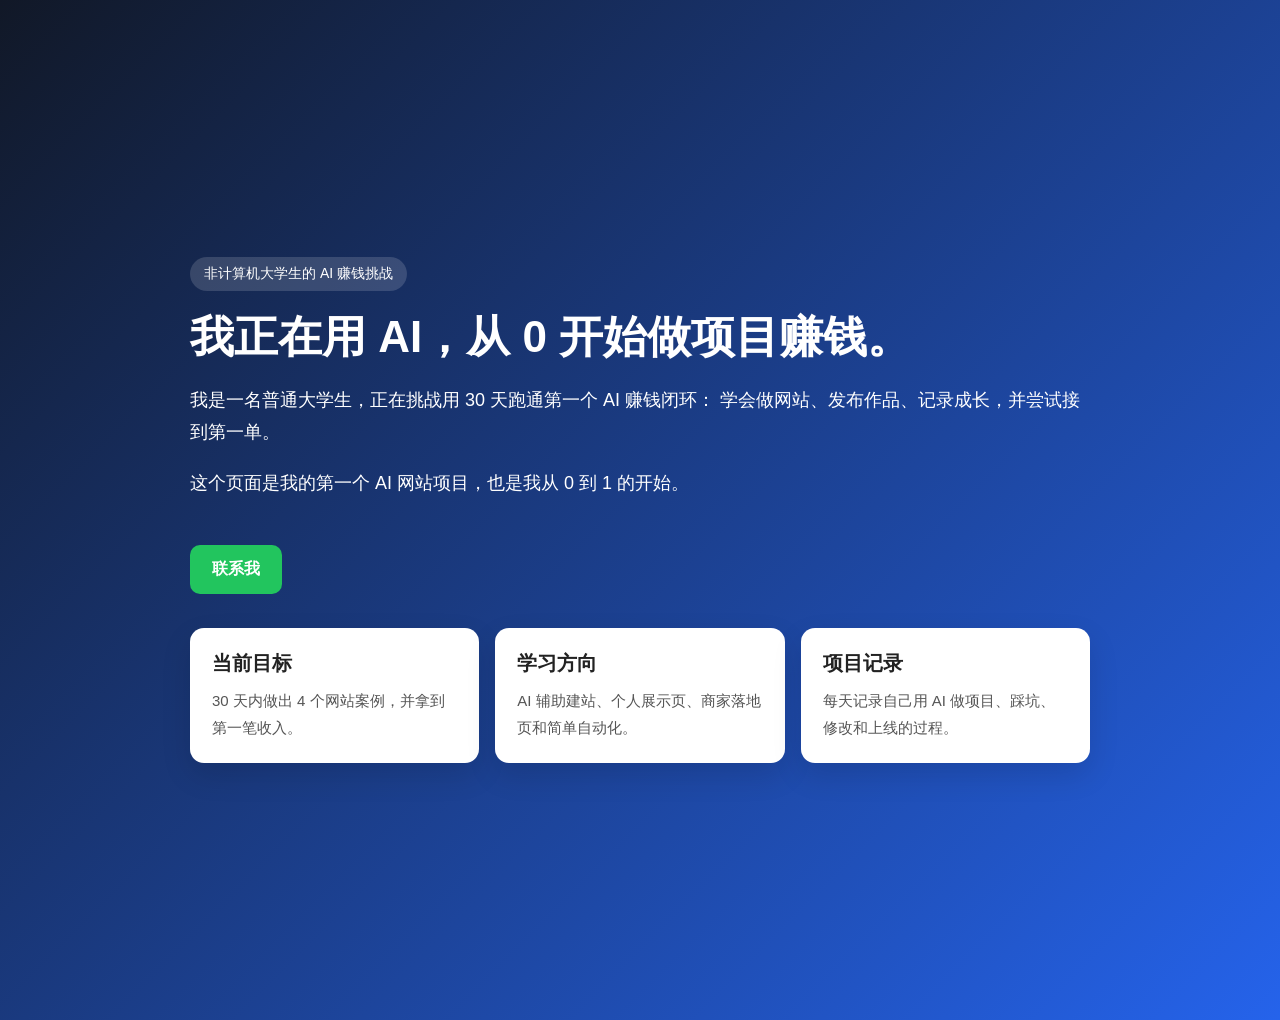
==== index.html @ 3bb06c96 "Create index.html" ====
<!DOCTYPE html>
<html lang="zh-CN">
<head>
  <meta charset="UTF-8" />
  <meta name="viewport" content="width=device-width, initial-scale=1.0" />
  <title>AI 赚钱成长记录</title>
  <style>
    body {
      margin: 0;
      font-family: Arial, "Microsoft YaHei", sans-serif;
      background: #f5f7fb;
      color: #222;
    }

    .hero {
      min-height: 100vh;
      padding: 60px 20px;
      background: linear-gradient(135deg, #111827, #2563eb);
      color: white;
      display: flex;
      align-items: center;
      justify-content: center;
    }

    .container {
      max-width: 900px;
      width: 100%;
    }

    .tag {
      display: inline-block;
      padding: 8px 14px;
      border-radius: 999px;
      background: rgba(255,255,255,0.15);
      margin-bottom: 20px;
      font-size: 14px;
    }

    h1 {
      font-size: 44px;
      line-height: 1.2;
      margin: 0 0 20px;
    }

    p {
      font-size: 18px;
      line-height: 1.8;
      margin: 0 0 18px;
    }

    .cards {
      display: grid;
      grid-template-columns: repeat(auto-fit, minmax(220px, 1fr));
      gap: 16px;
      margin-top: 34px;
    }

    .card {
      background: white;
      color: #222;
      border-radius: 14px;
      padding: 22px;
      box-shadow: 0 12px 30px rgba(0,0,0,0.12);
    }

    .card h2 {
      font-size: 20px;
      margin: 0 0 10px;
    }

    .card p {
      font-size: 15px;
      color: #555;
      margin: 0;
    }

    .button {
      display: inline-block;
      margin-top: 28px;
      padding: 14px 22px;
      background: #22c55e;
      color: white;
      text-decoration: none;
      border-radius: 10px;
      font-weight: bold;
    }

    @media (max-width: 600px) {
      h1 {
        font-size: 32px;
      }

      p {
        font-size: 16px;
      }

      .hero {
        padding: 40px 18px;
      }
    }
  </style>
</head>
<body>
  <section class="hero">
    <div class="container">
      <div class="tag">非计算机大学生的 AI 赚钱挑战</div>
      <h1>我正在用 AI，从 0 开始做项目赚钱。</h1>
      <p>
        我是一名普通大学生，正在挑战用 30 天跑通第一个 AI 赚钱闭环：
        学会做网站、发布作品、记录成长，并尝试接到第一单。
      </p>
      <p>
        这个页面是我的第一个 AI 网站项目，也是我从 0 到 1 的开始。
      </p>

      <a class="button" href="#">联系我</a>

      <div class="cards">
        <div class="card">
          <h2>当前目标</h2>
          <p>30 天内做出 4 个网站案例，并拿到第一笔收入。</p>
        </div>
        <div class="card">
          <h2>学习方向</h2>
          <p>AI 辅助建站、个人展示页、商家落地页和简单自动化。</p>
        </div>
        <div class="card">
          <h2>项目记录</h2>
          <p>每天记录自己用 AI 做项目、踩坑、修改和上线的过程。</p>
        </div>
      </div>
    </div>
  </section>
</body>
</html>
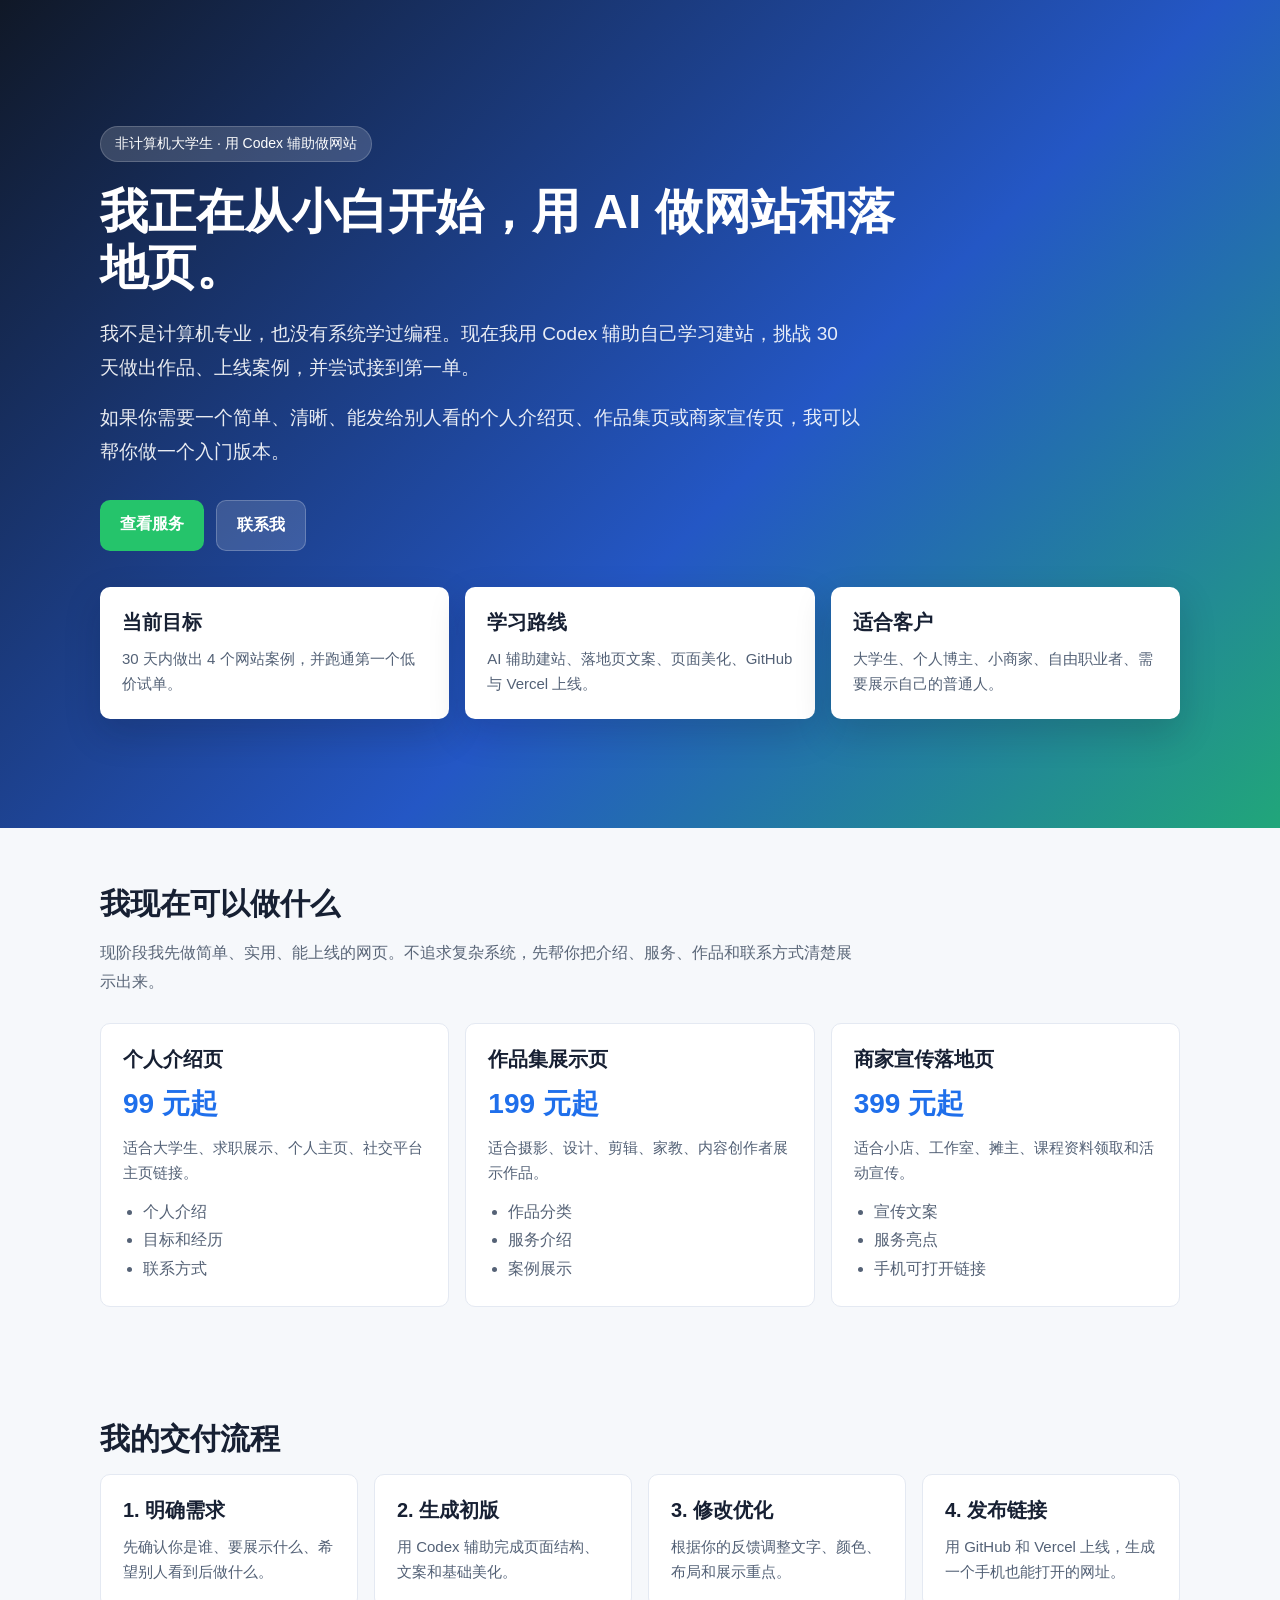
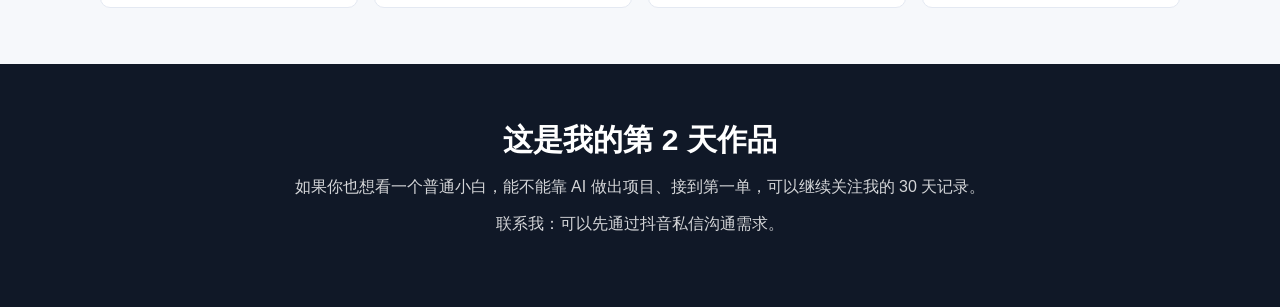
==== commit 2207bff5: "升级为接单展示页" ====
--- a/index.html
+++ b/index.html
@@ -3,132 +3,108 @@
 <head>
   <meta charset="UTF-8" />
   <meta name="viewport" content="width=device-width, initial-scale=1.0" />
-  <title>AI 赚钱成长记录</title>
+  <title>AI 建站接单展示页</title>
   <style>
+    * { box-sizing: border-box; }
     body {
       margin: 0;
       font-family: Arial, "Microsoft YaHei", sans-serif;
-      background: #f5f7fb;
-      color: #222;
+      background: #f6f8fb;
+      color: #172033;
     }
-
     .hero {
-      min-height: 100vh;
-      padding: 60px 20px;
-      background: linear-gradient(135deg, #111827, #2563eb);
+      min-height: 92vh;
+      padding: 64px 20px 48px;
+      background: linear-gradient(135deg, #101827, #2457c5 58%, #21a67a);
       color: white;
       display: flex;
       align-items: center;
-      justify-content: center;
     }
-
-    .container {
-      max-width: 900px;
-      width: 100%;
-    }
-
+    .container { width: 100%; max-width: 1080px; margin: 0 auto; }
     .tag {
-      display: inline-block;
+      display: inline-flex;
+      align-items: center;
       padding: 8px 14px;
       border-radius: 999px;
-      background: rgba(255,255,255,0.15);
-      margin-bottom: 20px;
+      background: rgba(255,255,255,0.16);
+      border: 1px solid rgba(255,255,255,0.18);
       font-size: 14px;
+      margin-bottom: 22px;
     }
-
-    h1 {
-      font-size: 44px;
-      line-height: 1.2;
-      margin: 0 0 20px;
-    }
-
-    p {
-      font-size: 18px;
-      line-height: 1.8;
-      margin: 0 0 18px;
-    }
-
-    .cards {
-      display: grid;
-      grid-template-columns: repeat(auto-fit, minmax(220px, 1fr));
-      gap: 16px;
-      margin-top: 34px;
-    }
-
-    .card {
-      background: white;
-      color: #222;
-      border-radius: 14px;
-      padding: 22px;
-      box-shadow: 0 12px 30px rgba(0,0,0,0.12);
-    }
-
-    .card h2 {
-      font-size: 20px;
-      margin: 0 0 10px;
-    }
-
-    .card p {
-      font-size: 15px;
-      color: #555;
-      margin: 0;
-    }
-
-    .button {
-      display: inline-block;
-      margin-top: 28px;
-      padding: 14px 22px;
-      background: #22c55e;
-      color: white;
-      text-decoration: none;
-      border-radius: 10px;
-      font-weight: bold;
-    }
-
-    @media (max-width: 600px) {
-      h1 {
-        font-size: 32px;
-      }
-
-      p {
-        font-size: 16px;
-      }
-
-      .hero {
-        padding: 40px 18px;
-      }
+    h1 { max-width: 820px; font-size: 48px; line-height: 1.18; margin: 0 0 20px; }
+    .lead { max-width: 760px; font-size: 19px; line-height: 1.8; margin: 0 0 16px; color: rgba(255,255,255,0.9); }
+    .actions { display: flex; gap: 12px; flex-wrap: wrap; margin: 30px 0 36px; }
+    .button { display: inline-block; padding: 14px 20px; border-radius: 10px; text-decoration: none; font-weight: 700; }
+    .primary { background: #25c46b; color: white; }
+    .secondary { background: rgba(255,255,255,0.14); color: white; border: 1px solid rgba(255,255,255,0.22); }
+    .cards, .service-grid, .step-grid { display: grid; grid-template-columns: repeat(auto-fit, minmax(230px, 1fr)); gap: 16px; }
+    .card { background: white; color: #172033; border-radius: 10px; padding: 22px; box-shadow: 0 14px 36px rgba(10, 18, 32, 0.18); }
+    .card h2, .service h3, .step h3 { font-size: 20px; margin: 0 0 10px; }
+    .card p, .service p, .step p { font-size: 15px; line-height: 1.7; color: #536176; margin: 0; }
+    section { padding: 56px 20px; }
+    .section-title { font-size: 30px; margin: 0 0 14px; }
+    .section-desc { max-width: 760px; line-height: 1.8; color: #5a6678; margin: 0 0 26px; }
+    .service, .step { background: white; border: 1px solid #e4e9f2; border-radius: 10px; padding: 22px; }
+    .price { font-size: 28px; font-weight: 800; color: #1f6feb; margin: 12px 0; }
+    ul { padding-left: 20px; margin: 12px 0 0; color: #556276; line-height: 1.8; }
+    .contact { background: #101827; color: white; text-align: center; }
+    .contact p { color: rgba(255,255,255,0.82); }
+    @media (max-width: 640px) {
+      h1 { font-size: 34px; }
+      .lead { font-size: 16px; }
+      .hero { padding-top: 46px; }
+      .section-title { font-size: 24px; }
     }
   </style>
 </head>
 <body>
-  <section class="hero">
+  <header class="hero">
     <div class="container">
-      <div class="tag">非计算机大学生的 AI 赚钱挑战</div>
-      <h1>我正在用 AI，从 0 开始做项目赚钱。</h1>
-      <p>
-        我是一名普通大学生，正在挑战用 30 天跑通第一个 AI 赚钱闭环：
-        学会做网站、发布作品、记录成长，并尝试接到第一单。
-      </p>
-      <p>
-        这个页面是我的第一个 AI 网站项目，也是我从 0 到 1 的开始。
-      </p>
+      <div class="tag">非计算机大学生 · 用 Codex 辅助做网站</div>
+      <h1>我正在从小白开始，用 AI 做网站和落地页。</h1>
+      <p class="lead">我不是计算机专业，也没有系统学过编程。现在我用 Codex 辅助自己学习建站，挑战 30 天做出作品、上线案例，并尝试接到第一单。</p>
+      <p class="lead">如果你需要一个简单、清晰、能发给别人看的个人介绍页、作品集页或商家宣传页，我可以帮你做一个入门版本。</p>
+      <div class="actions">
+        <a class="button primary" href="#services">查看服务</a>
+        <a class="button secondary" href="#contact">联系我</a>
+      </div>
+      <div class="cards">
+        <div class="card"><h2>当前目标</h2><p>30 天内做出 4 个网站案例，并跑通第一个低价试单。</p></div>
+        <div class="card"><h2>学习路线</h2><p>AI 辅助建站、落地页文案、页面美化、GitHub 与 Vercel 上线。</p></div>
+        <div class="card"><h2>适合客户</h2><p>大学生、个人博主、小商家、自由职业者、需要展示自己的普通人。</p></div>
+      </div>
+    </div>
+  </header>
 
-      <a class="button" href="#">联系我</a>
+  <section id="services">
+    <div class="container">
+      <h2 class="section-title">我现在可以做什么</h2>
+      <p class="section-desc">现阶段我先做简单、实用、能上线的网页。不追求复杂系统，先帮你把介绍、服务、作品和联系方式清楚展示出来。</p>
+      <div class="service-grid">
+        <div class="service"><h3>个人介绍页</h3><div class="price">99 元起</div><p>适合大学生、求职展示、个人主页、社交平台主页链接。</p><ul><li>个人介绍</li><li>目标和经历</li><li>联系方式</li></ul></div>
+        <div class="service"><h3>作品集展示页</h3><div class="price">199 元起</div><p>适合摄影、设计、剪辑、家教、内容创作者展示作品。</p><ul><li>作品分类</li><li>服务介绍</li><li>案例展示</li></ul></div>
+        <div class="service"><h3>商家宣传落地页</h3><div class="price">399 元起</div><p>适合小店、工作室、摊主、课程资料领取和活动宣传。</p><ul><li>宣传文案</li><li>服务亮点</li><li>手机可打开链接</li></ul></div>
+      </div>
+    </div>
+  </section>
 
-      <div class="cards">
-        <div class="card">
-          <h2>当前目标</h2>
-          <p>30 天内做出 4 个网站案例，并拿到第一笔收入。</p>
-        </div>
-        <div class="card">
-          <h2>学习方向</h2>
-          <p>AI 辅助建站、个人展示页、商家落地页和简单自动化。</p>
-        </div>
-        <div class="card">
-          <h2>项目记录</h2>
-          <p>每天记录自己用 AI 做项目、踩坑、修改和上线的过程。</p>
-        </div>
+  <section>
+    <div class="container">
+      <h2 class="section-title">我的交付流程</h2>
+      <div class="step-grid">
+        <div class="step"><h3>1. 明确需求</h3><p>先确认你是谁、要展示什么、希望别人看到后做什么。</p></div>
+        <div class="step"><h3>2. 生成初版</h3><p>用 Codex 辅助完成页面结构、文案和基础美化。</p></div>
+        <div class="step"><h3>3. 修改优化</h3><p>根据你的反馈调整文字、颜色、布局和展示重点。</p></div>
+        <div class="step"><h3>4. 发布链接</h3><p>用 GitHub 和 Vercel 上线，生成一个手机也能打开的网址。</p></div>
       </div>
+    </div>
+  </section>
+
+  <section id="contact" class="contact">
+    <div class="container">
+      <h2 class="section-title">这是我的第 2 天作品</h2>
+      <p>如果你也想看一个普通小白，能不能靠 AI 做出项目、接到第一单，可以继续关注我的 30 天记录。</p>
+      <p>联系我：可以先通过抖音私信沟通需求。</p>
     </div>
   </section>
 </body>
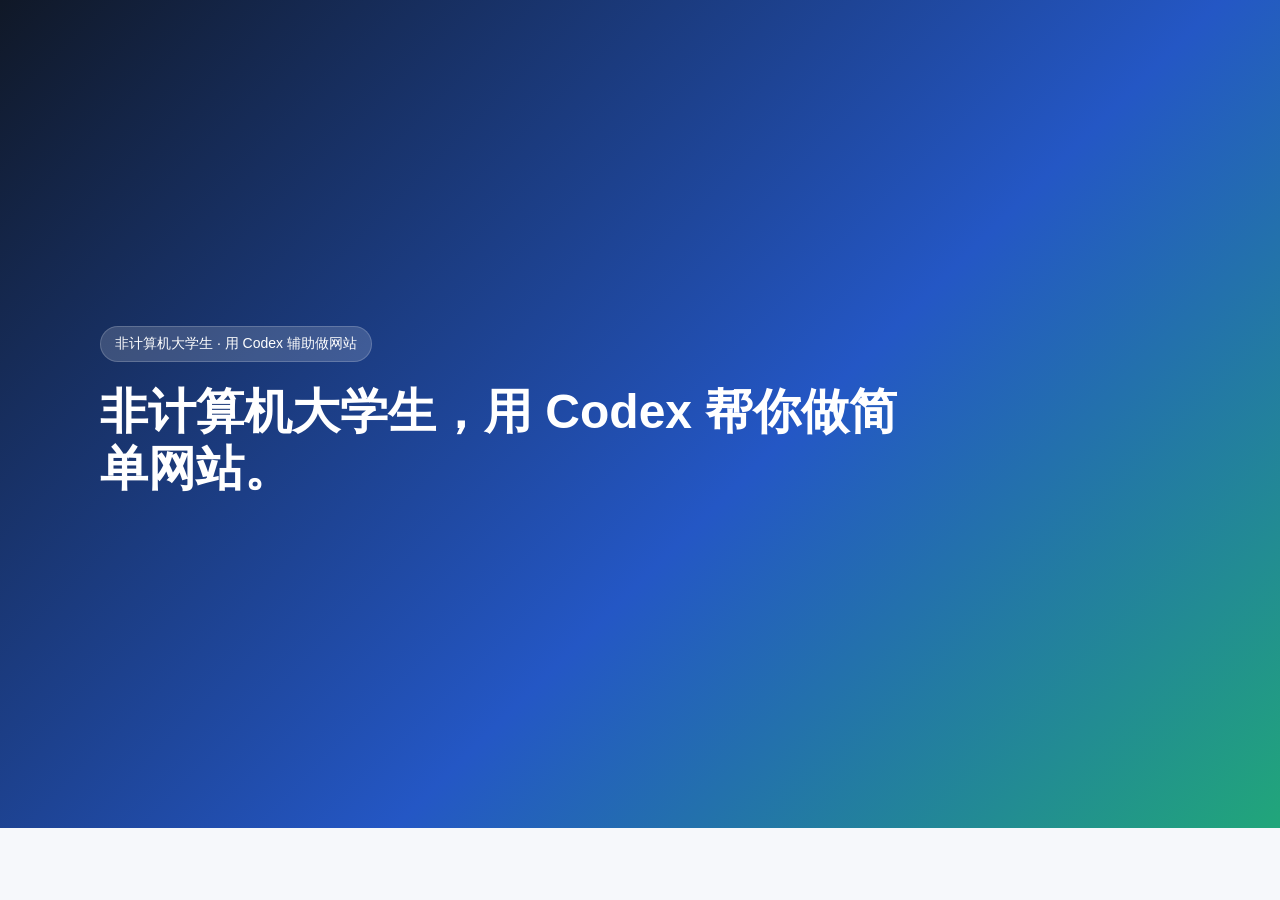
==== commit bb4e0a66: "第3天：优化接单页文案和体验价" ====
--- a/index.html
+++ b/index.html
@@ -1,111 +1 @@
-<!DOCTYPE html>
-<html lang="zh-CN">
-<head>
-  <meta charset="UTF-8" />
-  <meta name="viewport" content="width=device-width, initial-scale=1.0" />
-  <title>AI 建站接单展示页</title>
-  <style>
-    * { box-sizing: border-box; }
-    body {
-      margin: 0;
-      font-family: Arial, "Microsoft YaHei", sans-serif;
-      background: #f6f8fb;
-      color: #172033;
-    }
-    .hero {
-      min-height: 92vh;
-      padding: 64px 20px 48px;
-      background: linear-gradient(135deg, #101827, #2457c5 58%, #21a67a);
-      color: white;
-      display: flex;
-      align-items: center;
-    }
-    .container { width: 100%; max-width: 1080px; margin: 0 auto; }
-    .tag {
-      display: inline-flex;
-      align-items: center;
-      padding: 8px 14px;
-      border-radius: 999px;
-      background: rgba(255,255,255,0.16);
-      border: 1px solid rgba(255,255,255,0.18);
-      font-size: 14px;
-      margin-bottom: 22px;
-    }
-    h1 { max-width: 820px; font-size: 48px; line-height: 1.18; margin: 0 0 20px; }
-    .lead { max-width: 760px; font-size: 19px; line-height: 1.8; margin: 0 0 16px; color: rgba(255,255,255,0.9); }
-    .actions { display: flex; gap: 12px; flex-wrap: wrap; margin: 30px 0 36px; }
-    .button { display: inline-block; padding: 14px 20px; border-radius: 10px; text-decoration: none; font-weight: 700; }
-    .primary { background: #25c46b; color: white; }
-    .secondary { background: rgba(255,255,255,0.14); color: white; border: 1px solid rgba(255,255,255,0.22); }
-    .cards, .service-grid, .step-grid { display: grid; grid-template-columns: repeat(auto-fit, minmax(230px, 1fr)); gap: 16px; }
-    .card { background: white; color: #172033; border-radius: 10px; padding: 22px; box-shadow: 0 14px 36px rgba(10, 18, 32, 0.18); }
-    .card h2, .service h3, .step h3 { font-size: 20px; margin: 0 0 10px; }
-    .card p, .service p, .step p { font-size: 15px; line-height: 1.7; color: #536176; margin: 0; }
-    section { padding: 56px 20px; }
-    .section-title { font-size: 30px; margin: 0 0 14px; }
-    .section-desc { max-width: 760px; line-height: 1.8; color: #5a6678; margin: 0 0 26px; }
-    .service, .step { background: white; border: 1px solid #e4e9f2; border-radius: 10px; padding: 22px; }
-    .price { font-size: 28px; font-weight: 800; color: #1f6feb; margin: 12px 0; }
-    ul { padding-left: 20px; margin: 12px 0 0; color: #556276; line-height: 1.8; }
-    .contact { background: #101827; color: white; text-align: center; }
-    .contact p { color: rgba(255,255,255,0.82); }
-    @media (max-width: 640px) {
-      h1 { font-size: 34px; }
-      .lead { font-size: 16px; }
-      .hero { padding-top: 46px; }
-      .section-title { font-size: 24px; }
-    }
-  </style>
-</head>
-<body>
-  <header class="hero">
-    <div class="container">
-      <div class="tag">非计算机大学生 · 用 Codex 辅助做网站</div>
-      <h1>我正在从小白开始，用 AI 做网站和落地页。</h1>
-      <p class="lead">我不是计算机专业，也没有系统学过编程。现在我用 Codex 辅助自己学习建站，挑战 30 天做出作品、上线案例，并尝试接到第一单。</p>
-      <p class="lead">如果你需要一个简单、清晰、能发给别人看的个人介绍页、作品集页或商家宣传页，我可以帮你做一个入门版本。</p>
-      <div class="actions">
-        <a class="button primary" href="#services">查看服务</a>
-        <a class="button secondary" href="#contact">联系我</a>
-      </div>
-      <div class="cards">
-        <div class="card"><h2>当前目标</h2><p>30 天内做出 4 个网站案例，并跑通第一个低价试单。</p></div>
-        <div class="card"><h2>学习路线</h2><p>AI 辅助建站、落地页文案、页面美化、GitHub 与 Vercel 上线。</p></div>
-        <div class="card"><h2>适合客户</h2><p>大学生、个人博主、小商家、自由职业者、需要展示自己的普通人。</p></div>
-      </div>
-    </div>
-  </header>
-
-  <section id="services">
-    <div class="container">
-      <h2 class="section-title">我现在可以做什么</h2>
-      <p class="section-desc">现阶段我先做简单、实用、能上线的网页。不追求复杂系统，先帮你把介绍、服务、作品和联系方式清楚展示出来。</p>
-      <div class="service-grid">
-        <div class="service"><h3>个人介绍页</h3><div class="price">99 元起</div><p>适合大学生、求职展示、个人主页、社交平台主页链接。</p><ul><li>个人介绍</li><li>目标和经历</li><li>联系方式</li></ul></div>
-        <div class="service"><h3>作品集展示页</h3><div class="price">199 元起</div><p>适合摄影、设计、剪辑、家教、内容创作者展示作品。</p><ul><li>作品分类</li><li>服务介绍</li><li>案例展示</li></ul></div>
-        <div class="service"><h3>商家宣传落地页</h3><div class="price">399 元起</div><p>适合小店、工作室、摊主、课程资料领取和活动宣传。</p><ul><li>宣传文案</li><li>服务亮点</li><li>手机可打开链接</li></ul></div>
-      </div>
-    </div>
-  </section>
-
-  <section>
-    <div class="container">
-      <h2 class="section-title">我的交付流程</h2>
-      <div class="step-grid">
-        <div class="step"><h3>1. 明确需求</h3><p>先确认你是谁、要展示什么、希望别人看到后做什么。</p></div>
-        <div class="step"><h3>2. 生成初版</h3><p>用 Codex 辅助完成页面结构、文案和基础美化。</p></div>
-        <div class="step"><h3>3. 修改优化</h3><p>根据你的反馈调整文字、颜色、布局和展示重点。</p></div>
-        <div class="step"><h3>4. 发布链接</h3><p>用 GitHub 和 Vercel 上线，生成一个手机也能打开的网址。</p></div>
-      </div>
-    </div>
-  </section>
-
-  <section id="contact" class="contact">
-    <div class="container">
-      <h2 class="section-title">这是我的第 2 天作品</h2>
-      <p>如果你也想看一个普通小白，能不能靠 AI 做出项目、接到第一单，可以继续关注我的 30 天记录。</p>
-      <p>联系我：可以先通过抖音私信沟通需求。</p>
-    </div>
-  </section>
-</body>
-</html>
+<!DOCTYPE html><html lang="zh-CN"><head>  <meta charset="UTF-8" />  <meta name="viewport" content="width=device-width, initial-scale=1.0" />  <title>AI 建站接单展示页</title>  <style>    * { box-sizing: border-box; }    body {      margin: 0;      font-family: Arial, "Microsoft YaHei", sans-serif;      background: #f6f8fb;      color: #172033;    }    .hero {      min-height: 92vh;      padding: 64px 20px 48px;      background: linear-gradient(135deg, #101827, #2457c5 58%, #21a67a);      color: white;      display: flex;      align-items: center;    }    .container { width: 100%; max-width: 1080px; margin: 0 auto; }    .tag {      display: inline-flex;      align-items: center;      padding: 8px 14px;      border-radius: 999px;      background: rgba(255,255,255,0.16);      border: 1px solid rgba(255,255,255,0.18);      font-size: 14px;      margin-bottom: 22px;    }    h1 { max-width: 820px; font-size: 48px; line-height: 1.18; margin: 0 0 20px; }    .lead { max-width: 760px; font-size: 19px; line-height: 1.8; margin: 0 0 16px; color: rgba(255,255,255,0.9); }    .actions { display: flex; gap: 12px; flex-wrap: wrap; margin: 30px 0 36px; }    .button { display: inline-block; padding: 14px 20px; border-radius: 10px; text-decoration: none; font-weight: 700; }    .primary { background: #25c46b; color: white; }    .secondary { background: rgba(255,255,255,0.14); color: white; border: 1px solid rgba(255,255,255,0.22); }    .cards, .service-grid, .step-grid { display: grid; grid-template-columns: repeat(auto-fit, minmax(230px, 1fr)); gap: 16px; }    .card { background: white; color: #172033; border-radius: 10px; padding: 22px; box-shadow: 0 14px 36px rgba(10, 18, 32, 0.18); }    .card h2, .service h3, .step h3 { font-size: 20px; margin: 0 0 10px; }    .card p, .service p, .step p { font-size: 15px; line-height: 1.7; color: #536176; margin: 0; }    section { padding: 56px 20px; }    .section-title { font-size: 30px; margin: 0 0 14px; }    .section-desc { max-width: 760px; line-height: 1.8; color: #5a6678; margin: 0 0 26px; }    .service, .step { background: white; border: 1px solid #e4e9f2; border-radius: 10px; padding: 22px; }    .price { font-size: 28px; font-weight: 800; color: #1f6feb; margin: 12px 0; }    ul { padding-left: 20px; margin: 12px 0 0; color: #556276; line-height: 1.8; }    .contact { background: #101827; color: white; text-align: center; }    .contact p { color: rgba(255,255,255,0.82); }    @media (max-width: 640px) {      h1 { font-size: 34px; }      .lead { font-size: 16px; }      .hero { padding-top: 46px; }      .section-title { font-size: 24px; }    }  </style></head><body>  <header class="hero">    <div class="container">      <div class="tag">非计算机大学生 · 用 Codex 辅助做网站</div>      <h1>非计算机大学生，用 Codex 帮你做简单网站。</h1>
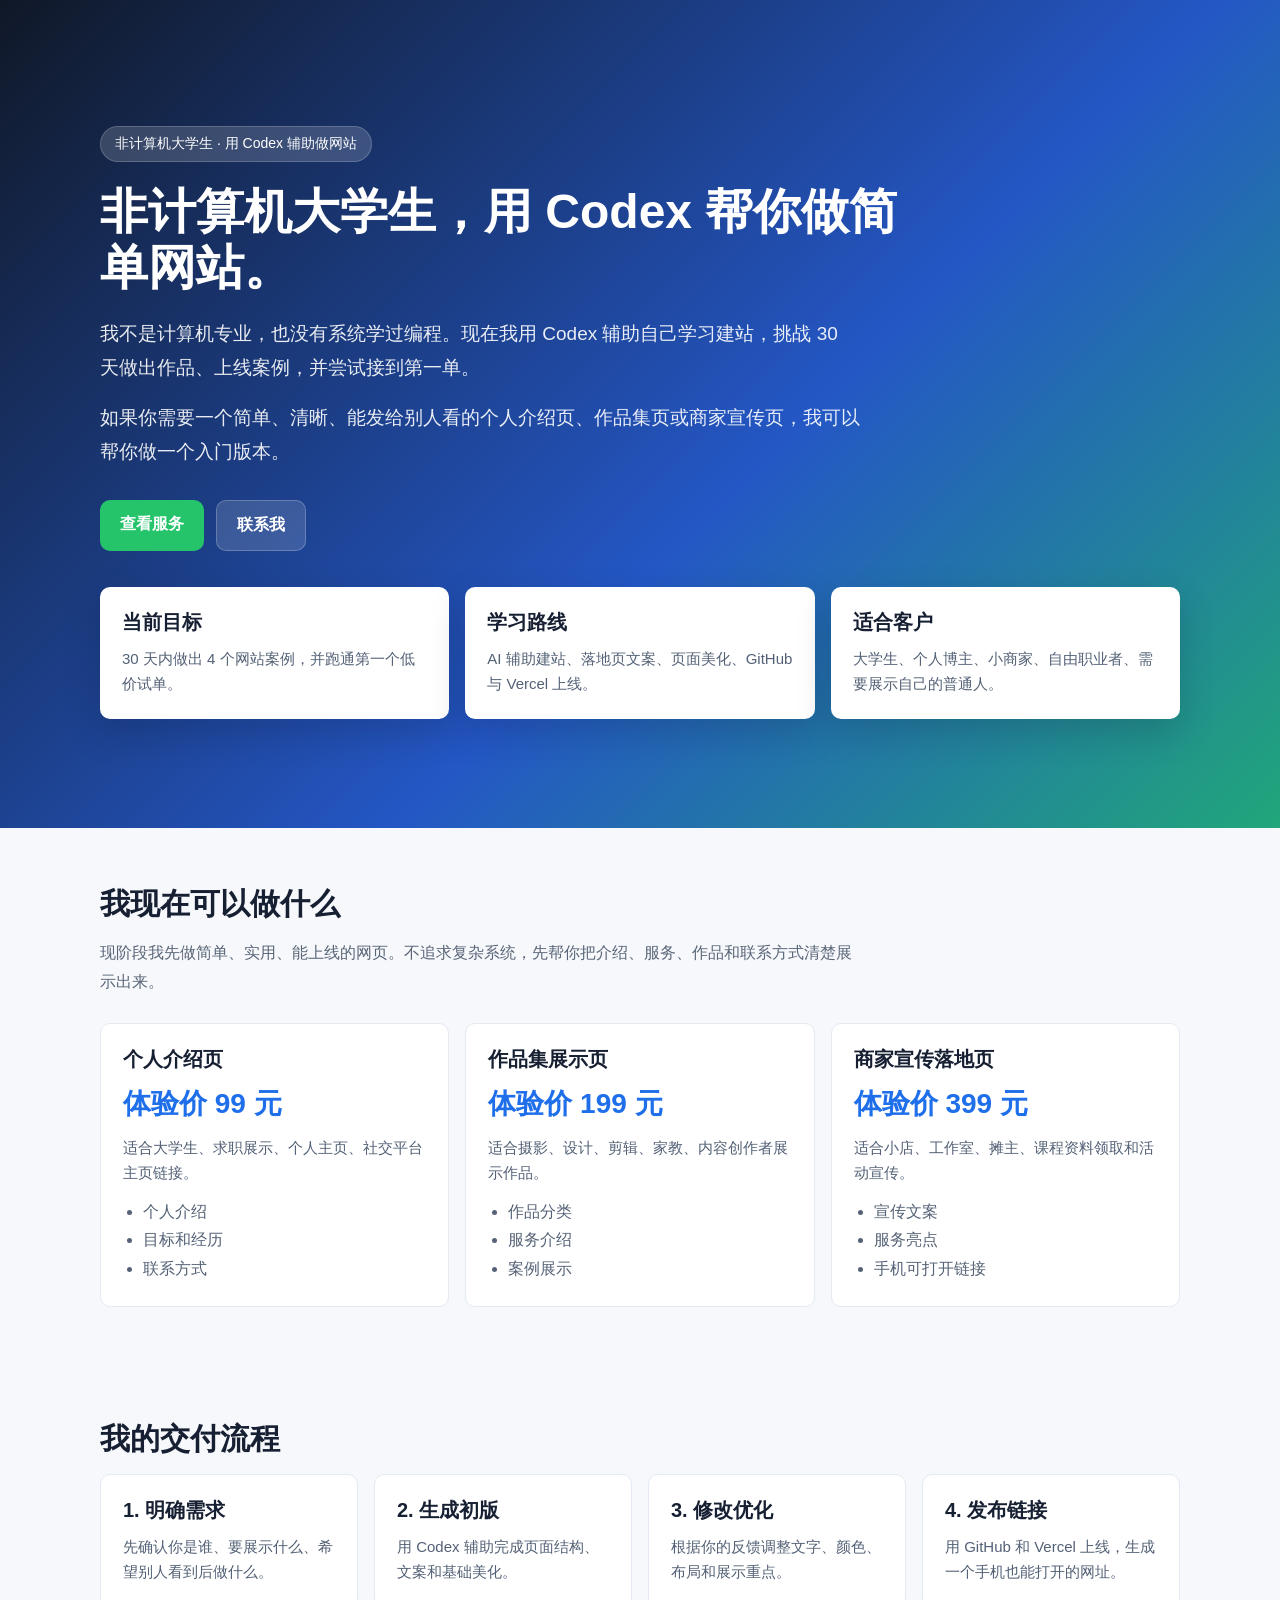
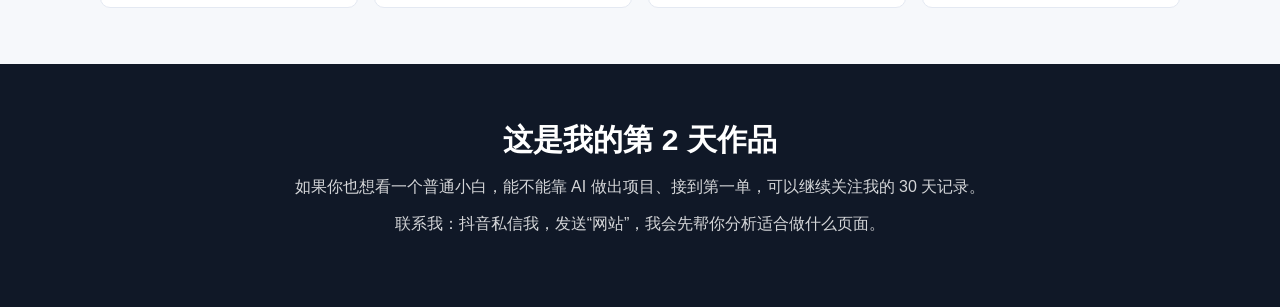
==== commit e1cd9763: "修复页面并完成第3天文案修改" ====
--- a/index.html
+++ b/index.html
@@ -1 +1,111 @@
-<!DOCTYPE html><html lang="zh-CN"><head>  <meta charset="UTF-8" />  <meta name="viewport" content="width=device-width, initial-scale=1.0" />  <title>AI 建站接单展示页</title>  <style>    * { box-sizing: border-box; }    body {      margin: 0;      font-family: Arial, "Microsoft YaHei", sans-serif;      background: #f6f8fb;      color: #172033;    }    .hero {      min-height: 92vh;      padding: 64px 20px 48px;      background: linear-gradient(135deg, #101827, #2457c5 58%, #21a67a);      color: white;      display: flex;      align-items: center;    }    .container { width: 100%; max-width: 1080px; margin: 0 auto; }    .tag {      display: inline-flex;      align-items: center;      padding: 8px 14px;      border-radius: 999px;      background: rgba(255,255,255,0.16);      border: 1px solid rgba(255,255,255,0.18);      font-size: 14px;      margin-bottom: 22px;    }    h1 { max-width: 820px; font-size: 48px; line-height: 1.18; margin: 0 0 20px; }    .lead { max-width: 760px; font-size: 19px; line-height: 1.8; margin: 0 0 16px; color: rgba(255,255,255,0.9); }    .actions { display: flex; gap: 12px; flex-wrap: wrap; margin: 30px 0 36px; }    .button { display: inline-block; padding: 14px 20px; border-radius: 10px; text-decoration: none; font-weight: 700; }    .primary { background: #25c46b; color: white; }    .secondary { background: rgba(255,255,255,0.14); color: white; border: 1px solid rgba(255,255,255,0.22); }    .cards, .service-grid, .step-grid { display: grid; grid-template-columns: repeat(auto-fit, minmax(230px, 1fr)); gap: 16px; }    .card { background: white; color: #172033; border-radius: 10px; padding: 22px; box-shadow: 0 14px 36px rgba(10, 18, 32, 0.18); }    .card h2, .service h3, .step h3 { font-size: 20px; margin: 0 0 10px; }    .card p, .service p, .step p { font-size: 15px; line-height: 1.7; color: #536176; margin: 0; }    section { padding: 56px 20px; }    .section-title { font-size: 30px; margin: 0 0 14px; }    .section-desc { max-width: 760px; line-height: 1.8; color: #5a6678; margin: 0 0 26px; }    .service, .step { background: white; border: 1px solid #e4e9f2; border-radius: 10px; padding: 22px; }    .price { font-size: 28px; font-weight: 800; color: #1f6feb; margin: 12px 0; }    ul { padding-left: 20px; margin: 12px 0 0; color: #556276; line-height: 1.8; }    .contact { background: #101827; color: white; text-align: center; }    .contact p { color: rgba(255,255,255,0.82); }    @media (max-width: 640px) {      h1 { font-size: 34px; }      .lead { font-size: 16px; }      .hero { padding-top: 46px; }      .section-title { font-size: 24px; }    }  </style></head><body>  <header class="hero">    <div class="container">      <div class="tag">非计算机大学生 · 用 Codex 辅助做网站</div>      <h1>非计算机大学生，用 Codex 帮你做简单网站。</h1>
+<!DOCTYPE html>
+<html lang="zh-CN">
+<head>
+  <meta charset="UTF-8" />
+  <meta name="viewport" content="width=device-width, initial-scale=1.0" />
+  <title>AI 建站接单展示页</title>
+  <style>
+    * { box-sizing: border-box; }
+    body {
+      margin: 0;
+      font-family: Arial, "Microsoft YaHei", sans-serif;
+      background: #f6f8fb;
+      color: #172033;
+    }
+    .hero {
+      min-height: 92vh;
+      padding: 64px 20px 48px;
+      background: linear-gradient(135deg, #101827, #2457c5 58%, #21a67a);
+      color: white;
+      display: flex;
+      align-items: center;
+    }
+    .container { width: 100%; max-width: 1080px; margin: 0 auto; }
+    .tag {
+      display: inline-flex;
+      align-items: center;
+      padding: 8px 14px;
+      border-radius: 999px;
+      background: rgba(255,255,255,0.16);
+      border: 1px solid rgba(255,255,255,0.18);
+      font-size: 14px;
+      margin-bottom: 22px;
+    }
+    h1 { max-width: 820px; font-size: 48px; line-height: 1.18; margin: 0 0 20px; }
+    .lead { max-width: 760px; font-size: 19px; line-height: 1.8; margin: 0 0 16px; color: rgba(255,255,255,0.9); }
+    .actions { display: flex; gap: 12px; flex-wrap: wrap; margin: 30px 0 36px; }
+    .button { display: inline-block; padding: 14px 20px; border-radius: 10px; text-decoration: none; font-weight: 700; }
+    .primary { background: #25c46b; color: white; }
+    .secondary { background: rgba(255,255,255,0.14); color: white; border: 1px solid rgba(255,255,255,0.22); }
+    .cards, .service-grid, .step-grid { display: grid; grid-template-columns: repeat(auto-fit, minmax(230px, 1fr)); gap: 16px; }
+    .card { background: white; color: #172033; border-radius: 10px; padding: 22px; box-shadow: 0 14px 36px rgba(10, 18, 32, 0.18); }
+    .card h2, .service h3, .step h3 { font-size: 20px; margin: 0 0 10px; }
+    .card p, .service p, .step p { font-size: 15px; line-height: 1.7; color: #536176; margin: 0; }
+    section { padding: 56px 20px; }
+    .section-title { font-size: 30px; margin: 0 0 14px; }
+    .section-desc { max-width: 760px; line-height: 1.8; color: #5a6678; margin: 0 0 26px; }
+    .service, .step { background: white; border: 1px solid #e4e9f2; border-radius: 10px; padding: 22px; }
+    .price { font-size: 28px; font-weight: 800; color: #1f6feb; margin: 12px 0; }
+    ul { padding-left: 20px; margin: 12px 0 0; color: #556276; line-height: 1.8; }
+    .contact { background: #101827; color: white; text-align: center; }
+    .contact p { color: rgba(255,255,255,0.82); }
+    @media (max-width: 640px) {
+      h1 { font-size: 34px; }
+      .lead { font-size: 16px; }
+      .hero { padding-top: 46px; }
+      .section-title { font-size: 24px; }
+    }
+  </style>
+</head>
+<body>
+  <header class="hero">
+    <div class="container">
+      <div class="tag">非计算机大学生 · 用 Codex 辅助做网站</div>
+      <h1>非计算机大学生，用 Codex 帮你做简单网站。</h1>
+      <p class="lead">我不是计算机专业，也没有系统学过编程。现在我用 Codex 辅助自己学习建站，挑战 30 天做出作品、上线案例，并尝试接到第一单。</p>
+      <p class="lead">如果你需要一个简单、清晰、能发给别人看的个人介绍页、作品集页或商家宣传页，我可以帮你做一个入门版本。</p>
+      <div class="actions">
+        <a class="button primary" href="#services">查看服务</a>
+        <a class="button secondary" href="#contact">联系我</a>
+      </div>
+      <div class="cards">
+        <div class="card"><h2>当前目标</h2><p>30 天内做出 4 个网站案例，并跑通第一个低价试单。</p></div>
+        <div class="card"><h2>学习路线</h2><p>AI 辅助建站、落地页文案、页面美化、GitHub 与 Vercel 上线。</p></div>
+        <div class="card"><h2>适合客户</h2><p>大学生、个人博主、小商家、自由职业者、需要展示自己的普通人。</p></div>
+      </div>
+    </div>
+  </header>
+
+  <section id="services">
+    <div class="container">
+      <h2 class="section-title">我现在可以做什么</h2>
+      <p class="section-desc">现阶段我先做简单、实用、能上线的网页。不追求复杂系统，先帮你把介绍、服务、作品和联系方式清楚展示出来。</p>
+      <div class="service-grid">
+        <div class="service"><h3>个人介绍页</h3><div class="price">体验价 99 元</div><p>适合大学生、求职展示、个人主页、社交平台主页链接。</p><ul><li>个人介绍</li><li>目标和经历</li><li>联系方式</li></ul></div>
+        <div class="service"><h3>作品集展示页</h3><div class="price">体验价 199 元</div><p>适合摄影、设计、剪辑、家教、内容创作者展示作品。</p><ul><li>作品分类</li><li>服务介绍</li><li>案例展示</li></ul></div>
+        <div class="service"><h3>商家宣传落地页</h3><div class="price">体验价 399 元</div><p>适合小店、工作室、摊主、课程资料领取和活动宣传。</p><ul><li>宣传文案</li><li>服务亮点</li><li>手机可打开链接</li></ul></div>
+      </div>
+    </div>
+  </section>
+
+  <section>
+    <div class="container">
+      <h2 class="section-title">我的交付流程</h2>
+      <div class="step-grid">
+        <div class="step"><h3>1. 明确需求</h3><p>先确认你是谁、要展示什么、希望别人看到后做什么。</p></div>
+        <div class="step"><h3>2. 生成初版</h3><p>用 Codex 辅助完成页面结构、文案和基础美化。</p></div>
+        <div class="step"><h3>3. 修改优化</h3><p>根据你的反馈调整文字、颜色、布局和展示重点。</p></div>
+        <div class="step"><h3>4. 发布链接</h3><p>用 GitHub 和 Vercel 上线，生成一个手机也能打开的网址。</p></div>
+      </div>
+    </div>
+  </section>
+
+  <section id="contact" class="contact">
+    <div class="container">
+      <h2 class="section-title">这是我的第 2 天作品</h2>
+      <p>如果你也想看一个普通小白，能不能靠 AI 做出项目、接到第一单，可以继续关注我的 30 天记录。</p>
+      <p>联系我：抖音私信我，发送“网站”，我会先帮你分析适合做什么页面。</p>
+    </div>
+  </section>
+</body>
+</html>
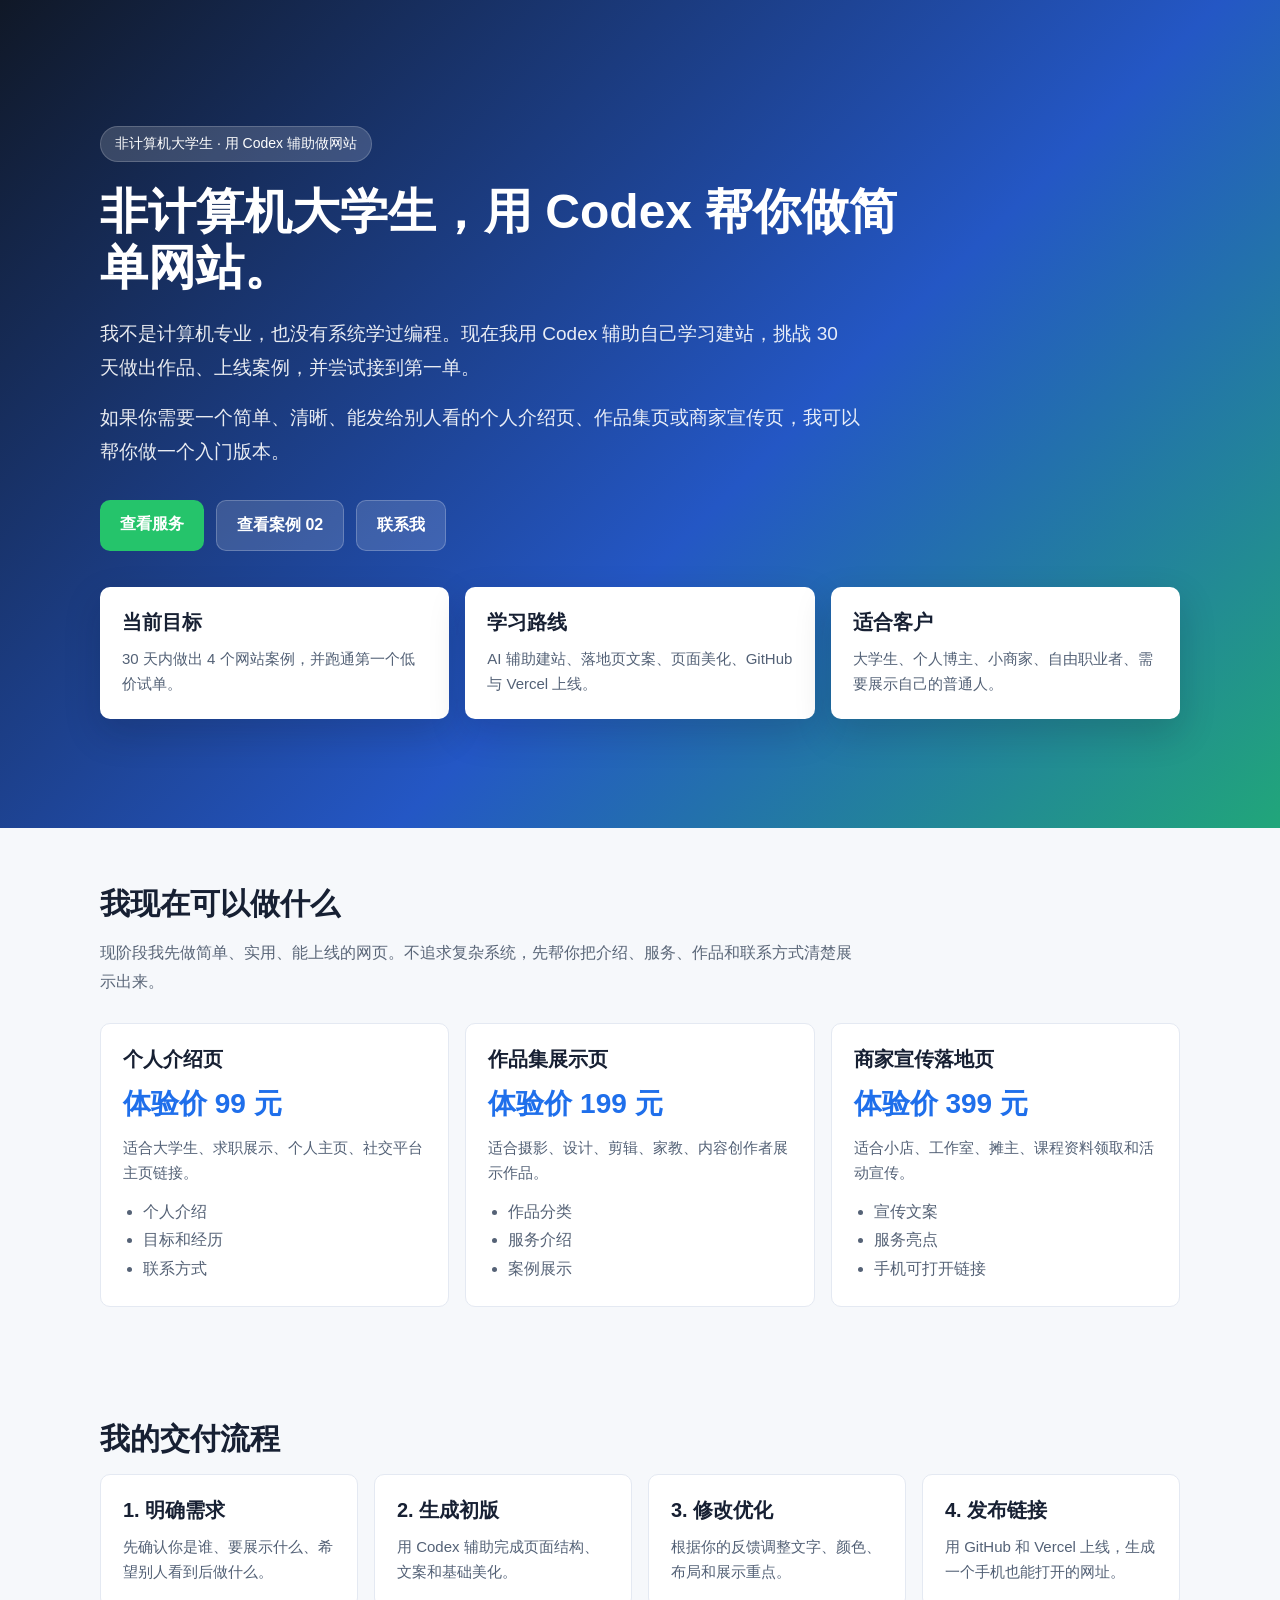
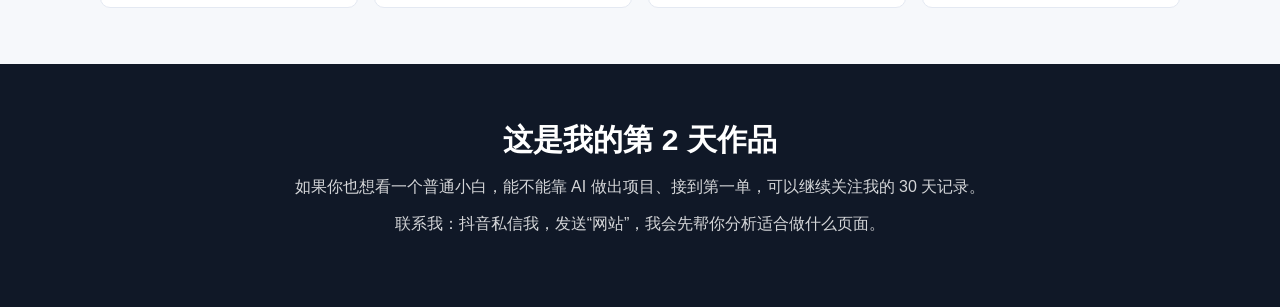
==== commit 01b628b6: "Add student profile case page" ====
--- a/index.html
+++ b/index.html
@@ -66,6 +66,7 @@
       <p class="lead">如果你需要一个简单、清晰、能发给别人看的个人介绍页、作品集页或商家宣传页，我可以帮你做一个入门版本。</p>
       <div class="actions">
         <a class="button primary" href="#services">查看服务</a>
+        <a class="button secondary" href="student-profile.html">查看案例 02</a>
         <a class="button secondary" href="#contact">联系我</a>
       </div>
       <div class="cards">
